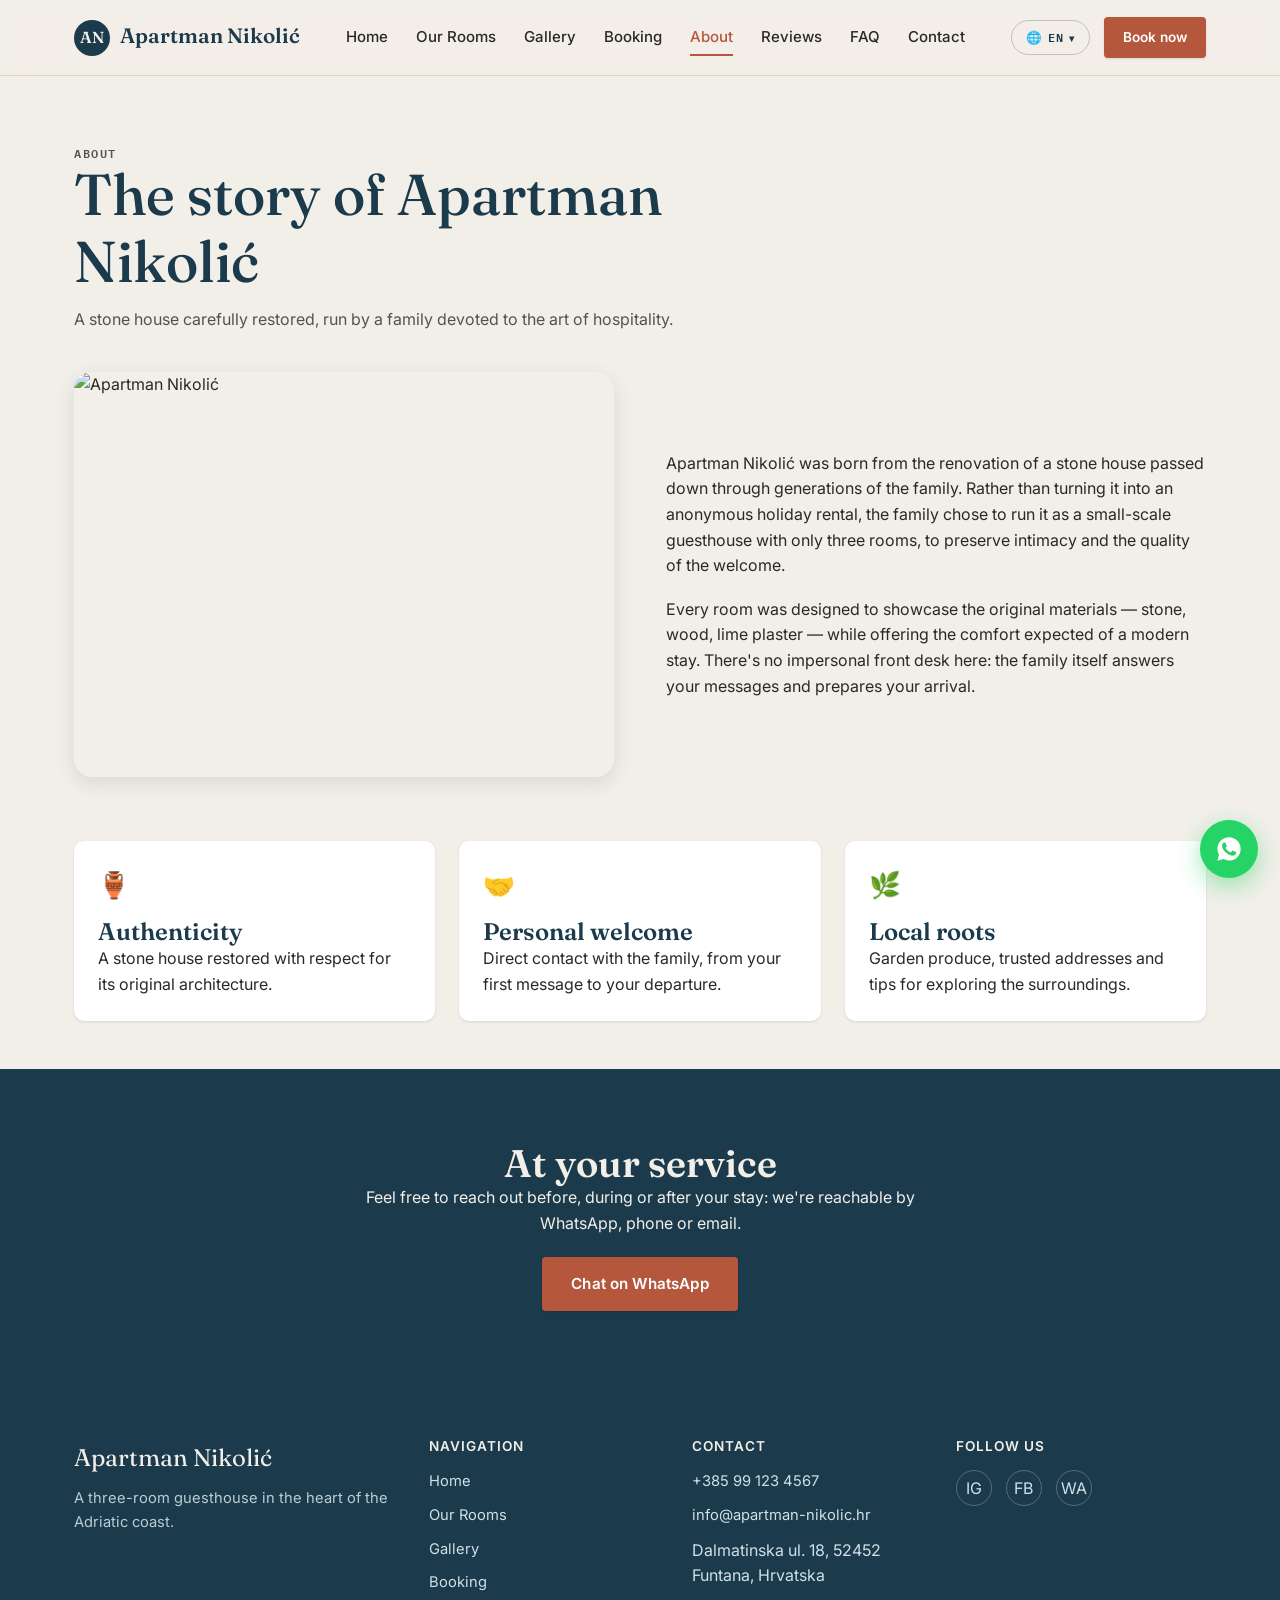
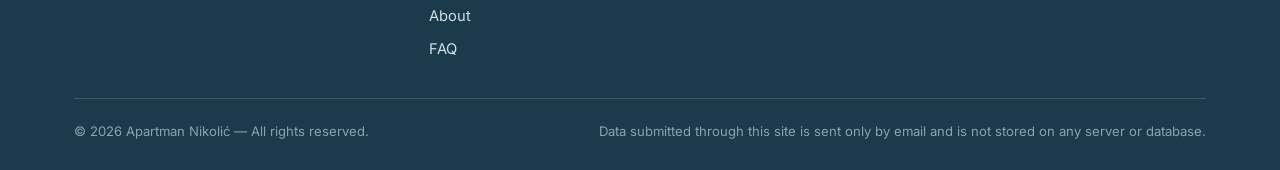
==== about.html @ f7d7791d "Initial commit: Apartman Nikolić reservation site Site vitrine multilingue (FR/EN/DE/HR) avec réserv" ====
<!DOCTYPE html>
<html lang="hr">
<head>
<meta charset="UTF-8">
<meta name="viewport" content="width=device-width, initial-scale=1.0">
<title>O nama — Apartman Nikolić</title>
<meta name="description" content="Priča Apartmana Nikolić, pažljivo obnovljene kamene kuće na jadranskoj obali.">
<link rel="icon" href="data:image/svg+xml,%3Csvg xmlns='http://www.w3.org/2000/svg' viewBox='0 0 100 100'%3E%3Crect width='100' height='100' rx='20' fill='%231B3A4B'/%3E%3Cpath d='M18 58 L50 26 L82 58 L82 82 L18 82 Z' fill='%23F2EFE9'/%3E%3Crect x='42' y='62' width='16' height='20' fill='%23B5573C'/%3E%3C/svg%3E">
<link rel="preconnect" href="https://fonts.googleapis.com">
<link rel="preconnect" href="https://fonts.gstatic.com" crossorigin>
<link href="https://fonts.googleapis.com/css2?family=Fraunces:opsz,wght@9..144,400;9..144,500;9..144,600;9..144,700&family=Inter:wght@400;500;600;700&family=IBM+Plex+Mono:wght@400;500;600&display=swap" rel="stylesheet">
<link rel="stylesheet" href="assets/css/style.css?v=2">
</head>
<body data-page="about">
<a class="skip-link" href="#main" data-i18n="common.skipToContent">Aller au contenu</a>

<header class="site-header">
  <div class="site-header__inner">
    <a href="index.html" class="brand"><span class="brand__mark">AN</span> Apartman Nikolić</a>
    <nav class="main-nav" id="mainNav">
      <a href="index.html" data-nav-page="home" data-i18n="nav.home">Accueil</a>
      <a href="rooms.html" data-nav-page="rooms" data-i18n="nav.rooms">Nos chambres</a>
      <a href="gallery.html" data-nav-page="gallery" data-i18n="nav.gallery">Galerie</a>
      <a href="booking.html" data-nav-page="booking" data-i18n="nav.booking">Réservation</a>
      <a href="about.html" data-nav-page="about" data-i18n="nav.about">À propos</a>
      <a href="reviews.html" data-nav-page="reviews" data-i18n="nav.reviews">Avis clients</a>
      <a href="faq.html" data-nav-page="faq" data-i18n="nav.faq">FAQ</a>
      <a href="contact.html" data-nav-page="contact" data-i18n="nav.contact">Contact</a>
    </nav>
    <div class="header-actions">
      <div class="lang-switch">
        <button type="button" class="lang-switch__btn" aria-haspopup="true" aria-expanded="false" data-i18n-aria-label="common.chooseLanguage">
          <span aria-hidden="true">🌐</span> <span data-lang-current-label>HR</span> <span class="lang-switch__chevron">▾</span>
        </button>
        <div class="lang-switch__menu" role="menu">
          <button type="button" class="lang-switch__option" data-lang="hr" role="menuitem"><span class="lang-switch__flag">🇭🇷</span> Hrvatski</button>
          <button type="button" class="lang-switch__option" data-lang="en" role="menuitem"><span class="lang-switch__flag">🇬🇧</span> English</button>
          <button type="button" class="lang-switch__option" data-lang="de" role="menuitem"><span class="lang-switch__flag">🇩🇪</span> Deutsch</button>
          <button type="button" class="lang-switch__option" data-lang="fr" role="menuitem"><span class="lang-switch__flag">🇫🇷</span> Français</button>
        </div>
      </div>
      <a href="booking.html" class="btn btn-primary btn-sm" data-i18n="common.bookNow">Réserver</a>
      <button type="button" class="nav-toggle" aria-label="Menu" aria-expanded="false">
        <span></span><span></span><span></span>
      </button>
    </div>
  </div>
</header>

<main id="main">
  <section class="section--tight section" style="padding-top:56px;">
    <div class="container">
      <div class="section-head">
        <p class="eyebrow" data-i18n="aboutPage.hero.eyebrow">À PROPOS</p>
        <h1 data-i18n="aboutPage.hero.title">L'histoire de l'Apartman Nikolić</h1>
        <p data-i18n="aboutPage.hero.text">…</p>
      </div>

      <div class="split-block">
        <div class="split-block__media">
          <img src="https://picsum.photos/seed/apartman-nikolic-about-1/900/700" alt="Apartman Nikolić" loading="lazy">
        </div>
        <div>
          <p data-i18n="aboutPage.story.0" style="margin-bottom:18px;">…</p>
          <p data-i18n="aboutPage.story.1">…</p>
        </div>
      </div>

      <div class="value-grid" style="margin-top:64px;">
        <div class="value-card"><span class="value-card__icon">🏺</span><h3 data-i18n="aboutPage.values.0.title">…</h3><p data-i18n="aboutPage.values.0.text">…</p></div>
        <div class="value-card"><span class="value-card__icon">🤝</span><h3 data-i18n="aboutPage.values.1.title">…</h3><p data-i18n="aboutPage.values.1.text">…</p></div>
        <div class="value-card"><span class="value-card__icon">🌿</span><h3 data-i18n="aboutPage.values.2.title">…</h3><p data-i18n="aboutPage.values.2.text">…</p></div>
      </div>
    </div>
  </section>

  <section class="section section--adriatic text-center">
    <div class="container" style="max-width:600px;">
      <h2 data-i18n="aboutPage.hostTitle">À votre service</h2>
      <p data-i18n="aboutPage.hostText">…</p>
      <a data-config-href="whatsapp" target="_blank" rel="noopener" class="btn btn-primary" style="margin-top:20px;" data-i18n="common.whatsappLabel">Discuter sur WhatsApp</a>
    </div>
  </section>
</main>

<footer class="site-footer">
  <div class="container">
    <div class="footer-grid">
      <div>
        <div class="footer-brand__mark">Apartman Nikolić</div>
        <p data-i18n="footer.tagline">…</p>
      </div>
      <div>
        <h4 data-i18n="footer.pagesTitle">Navigation</h4>
        <div class="footer-links">
          <a href="index.html" data-i18n="nav.home">Accueil</a>
          <a href="rooms.html" data-i18n="nav.rooms">Nos chambres</a>
          <a href="gallery.html" data-i18n="nav.gallery">Galerie</a>
          <a href="booking.html" data-i18n="nav.booking">Réservation</a>
          <a href="about.html" data-i18n="nav.about">À propos</a>
          <a href="faq.html" data-i18n="nav.faq">FAQ</a>
        </div>
      </div>
      <div>
        <h4 data-i18n="footer.contactTitle">Contact</h4>
        <div class="footer-links">
          <a data-config-href="tel" data-config="contactPhoneDisplay">+385 99 123 4567</a>
          <a data-config-href="email" data-config="contactEmail">info@apartman-nikolic.hr</a>
          <span data-config="address">Dalmatinska ul. 18, 52452 Funtana, Hrvatska</span>
        </div>
      </div>
      <div>
        <h4 data-i18n="footer.followTitle">Suivez-nous</h4>
        <div class="social-row">
          <a href="#" aria-label="Instagram">IG</a>
          <a href="#" aria-label="Facebook">FB</a>
          <a data-config-href="whatsapp" target="_blank" rel="noopener" aria-label="WhatsApp">WA</a>
        </div>
      </div>
    </div>
    <div class="footer-bottom">
      <span>&copy; <span id="year"></span> Apartman Nikolić — <span data-i18n="footer.rights">Tous droits réservés.</span></span>
      <span data-i18n="footer.privacyNote">…</span>
    </div>
  </div>
</footer>

<a class="whatsapp-float" data-config-href="whatsapp" target="_blank" rel="noopener" data-i18n-aria-label="common.whatsappLabel" aria-label="WhatsApp">
  <svg width="28" height="28" viewBox="0 0 24 24" fill="currentColor" aria-hidden="true"><path d="M12.04 2c-5.5 0-9.96 4.46-9.96 9.96 0 1.76.46 3.48 1.34 5L2 22l5.2-1.36a9.9 9.9 0 0 0 4.84 1.24h.01c5.5 0 9.96-4.46 9.96-9.96S17.55 2 12.04 2Zm5.86 14.24c-.25.7-1.46 1.34-2.02 1.42-.52.08-1.17.11-1.89-.12-.43-.14-.99-.32-1.7-.63-3-1.3-4.96-4.34-5.11-4.54-.15-.2-1.22-1.63-1.22-3.11 0-1.48.78-2.2 1.05-2.5.27-.3.6-.37.8-.37.2 0 .4 0 .58.01.19.01.44-.07.68.53.25.6.85 2.08.92 2.23.07.15.12.33.02.53-.1.2-.15.33-.3.5-.15.18-.31.4-.45.53-.15.15-.3.31-.13.61.17.3.76 1.26 1.63 2.04 1.12 1 2.06 1.31 2.36 1.46.3.15.48.13.66-.08.18-.2.76-.89.96-1.19.2-.3.4-.25.68-.15.28.1 1.77.84 2.08 1 .3.15.5.23.58.36.08.13.08.75-.17 1.45Z"/></svg>
</a>

<script src="assets/js/config.js?v=2"></script>
<script src="assets/js/i18n.js?v=2"></script>
<script src="assets/js/rooms-data.js?v=2"></script>
<script src="assets/js/main.js?v=2"></script>
<script src="assets/js/rooms-ui.js?v=2"></script>
</body>
</html>
---- assets/css/style.css ----
/* =========================================================
   Apartman Nikolić — Design System
   Palette: Stone / Adriatic Blue / Olive / Terracotta / Charcoal / Brass
   Fonts: Fraunces (headings) / Inter (body) / IBM Plex Mono (data)
   ========================================================= */

:root {
  --color-stone: #F2EFE9;
  --color-stone-dark: #E7E1D5;
  --color-adriatic: #1B3A4B;
  --color-adriatic-light: #24506a;
  --color-olive: #6B7756;
  --color-terracotta: #B5573C;
  --color-terracotta-dark: #9a4530;
  --color-charcoal: #2B2926;
  --color-brass: #A98B4F;
  --color-white: #FFFFFF;

  --font-heading: 'Fraunces', Georgia, serif;
  --font-body: 'Inter', -apple-system, BlinkMacSystemFont, sans-serif;
  --font-mono: 'IBM Plex Mono', 'Courier New', monospace;

  --radius-sm: 4px;
  --radius-md: 10px;
  --radius-lg: 18px;

  --shadow-sm: 0 1px 3px rgba(43, 41, 38, 0.08), 0 1px 2px rgba(43, 41, 38, 0.06);
  --shadow-md: 0 6px 20px rgba(27, 58, 75, 0.12);
  --shadow-lg: 0 20px 50px rgba(27, 58, 75, 0.22);

  --container-w: 1180px;
  --header-h: 76px;
}

/* ---------- Reset ---------- */
*, *::before, *::after { box-sizing: border-box; }
html { scroll-behavior: smooth; }
body, h1, h2, h3, h4, p, figure, blockquote, dl, dd { margin: 0; }
ul[class], ol[class] { list-style: none; margin: 0; padding: 0; }
img, picture, svg { display: block; max-width: 100%; }
button, input, textarea, select { font: inherit; color: inherit; }
a { color: inherit; text-decoration: none; }
button { cursor: pointer; background: none; border: none; }

body {
  font-family: var(--font-body);
  background: var(--color-stone);
  color: var(--color-charcoal);
  line-height: 1.6;
  -webkit-font-smoothing: antialiased;
  overflow-x: hidden;
}

h1, h2, h3, h4 { font-family: var(--font-heading); font-weight: 600; line-height: 1.15; color: var(--color-adriatic); }
h1 { font-size: clamp(2.2rem, 5vw, 3.6rem); font-weight: 500; }
h2 { font-size: clamp(1.7rem, 3.4vw, 2.4rem); }
h3 { font-size: clamp(1.25rem, 2.4vw, 1.5rem); }

.eyebrow {
  font-family: var(--font-mono);
  text-transform: uppercase;
  letter-spacing: 0.14em;
  font-size: 0.72rem;
  color: var(--color-terracotta);
  font-weight: 600;
}

.container {
  width: 100%;
  max-width: var(--container-w);
  margin: 0 auto;
  padding: 0 24px;
}

.section { padding: 72px 0; }
.section--tight { padding: 48px 0; }
.section--adriatic { background: var(--color-adriatic); color: var(--color-stone); }
.section--adriatic h2, .section--adriatic h3 { color: var(--color-stone); }
.section--stone-dark { background: var(--color-stone-dark); }

.section-head { max-width: 640px; margin-bottom: 40px; }
.section-head p { color: #55524b; margin-top: 12px; }
.section--adriatic .section-head p { color: #cfe0e8; }
.section-head--center { margin-left: auto; margin-right: auto; text-align: center; }

/* ---------- Buttons ---------- */
.btn {
  display: inline-flex;
  align-items: center;
  justify-content: center;
  gap: 8px;
  padding: 14px 28px;
  border-radius: var(--radius-sm);
  font-weight: 600;
  font-size: 0.95rem;
  letter-spacing: 0.01em;
  transition: transform 0.15s ease, box-shadow 0.15s ease, background 0.15s ease, color .15s ease;
  border: 1.5px solid transparent;
  white-space: nowrap;
}
.btn:active { transform: translateY(1px); }
.btn-primary { background: var(--color-terracotta); color: var(--color-white); box-shadow: var(--shadow-sm); }
.btn-primary:hover { background: var(--color-terracotta-dark); box-shadow: var(--shadow-md); }
.btn-outline { background: transparent; border-color: currentColor; color: var(--color-adriatic); }
.btn-outline:hover { background: var(--color-adriatic); color: var(--color-white); }
.section--adriatic .btn-outline { color: var(--color-stone); }
.section--adriatic .btn-outline:hover { background: var(--color-stone); color: var(--color-adriatic); }
.btn-ghost { background: transparent; color: var(--color-adriatic); text-decoration: underline; text-underline-offset: 4px; padding: 8px 4px; }
.btn-block { width: 100%; }
.btn:disabled { opacity: 0.55; cursor: not-allowed; }
.btn-sm { padding: 9px 18px; font-size: 0.85rem; }

/* ---------- Header / Nav ---------- */
.site-header {
  position: sticky;
  top: 0;
  z-index: 500;
  height: var(--header-h);
  display: flex;
  align-items: center;
  background: rgba(242, 239, 233, 0.92);
  backdrop-filter: saturate(160%) blur(10px);
  border-bottom: 1px solid rgba(169, 139, 79, 0.25);
}
.site-header__inner {
  width: 100%;
  max-width: var(--container-w);
  margin: 0 auto;
  padding: 0 24px;
  display: flex;
  align-items: center;
  justify-content: space-between;
  gap: 20px;
}
.brand {
  display: flex;
  align-items: baseline;
  gap: 10px;
  font-family: var(--font-heading);
  font-size: 1.3rem;
  font-weight: 600;
  color: var(--color-adriatic);
}
.brand__mark {
  width: 36px; height: 36px;
  border-radius: 50%;
  background: var(--color-adriatic);
  color: var(--color-stone);
  display: inline-flex;
  align-items: center;
  justify-content: center;
  font-family: var(--font-heading);
  font-size: 1rem;
}
.main-nav {
  display: flex;
  align-items: center;
  gap: 28px;
}
.main-nav a {
  font-size: 0.94rem;
  font-weight: 500;
  color: var(--color-charcoal);
  position: relative;
  padding: 6px 0;
}
.main-nav a::after {
  content: "";
  position: absolute;
  left: 0; right: 0; bottom: 0;
  height: 2px;
  background: var(--color-terracotta);
  transform: scaleX(0);
  transform-origin: left;
  transition: transform 0.2s ease;
}
.main-nav a:hover::after, .main-nav a[aria-current="page"]::after { transform: scaleX(1); }
.main-nav a[aria-current="page"] { color: var(--color-terracotta); }

.header-actions { display: flex; align-items: center; gap: 14px; }

/* Language switcher */
.lang-switch { position: relative; }
.lang-switch__btn {
  display: flex; align-items: center; gap: 6px;
  border: 1.5px solid rgba(27,58,75,0.25);
  border-radius: 999px;
  padding: 7px 14px;
  font-family: var(--font-mono);
  font-size: 0.78rem;
  font-weight: 600;
  letter-spacing: 0.04em;
  color: var(--color-adriatic);
}
.lang-switch__btn:hover { border-color: var(--color-adriatic); }
.lang-switch__chevron { font-size: 0.6rem; transition: transform .15s ease; }
.lang-switch.is-open .lang-switch__chevron { transform: rotate(180deg); }
.lang-switch__menu {
  position: absolute;
  top: calc(100% + 8px);
  right: 0;
  background: var(--color-white);
  border-radius: var(--radius-md);
  box-shadow: var(--shadow-lg);
  padding: 6px;
  min-width: 168px;
  opacity: 0;
  visibility: hidden;
  transform: translateY(-6px);
  transition: all .15s ease;
  z-index: 50;
}
.lang-switch.is-open .lang-switch__menu { opacity: 1; visibility: visible; transform: translateY(0); }
.lang-switch__option {
  display: flex;
  align-items: center;
  gap: 10px;
  width: 100%;
  padding: 9px 10px;
  border-radius: var(--radius-sm);
  font-size: 0.88rem;
  text-align: left;
}
.lang-switch__option:hover { background: var(--color-stone); }
.lang-switch__option[aria-current="true"] { color: var(--color-terracotta); font-weight: 600; }
.lang-switch__flag { font-size: 1.1rem; }

.nav-toggle {
  display: none;
  flex-direction: column;
  gap: 5px;
  padding: 8px;
}
.nav-toggle span { width: 22px; height: 2px; background: var(--color-adriatic); border-radius: 2px; }

/* ---------- Footer ---------- */
.site-footer {
  background: var(--color-adriatic);
  color: #cfe0e8;
  padding: 56px 0 28px;
}
.footer-grid {
  display: grid;
  grid-template-columns: 1.4fr 1fr 1fr 1.1fr;
  gap: 36px;
  padding-bottom: 36px;
  border-bottom: 1px solid rgba(207, 224, 232, 0.18);
}
.site-footer h4 { color: var(--color-stone); font-family: var(--font-body); font-weight: 600; font-size: 0.85rem; text-transform: uppercase; letter-spacing: 0.08em; margin-bottom: 16px; }
.site-footer p { color: #b9cdd6; font-size: 0.92rem; }
.footer-links { display: flex; flex-direction: column; gap: 10px; }
.footer-links a { color: #cfe0e8; font-size: 0.92rem; }
.footer-links a:hover { color: var(--color-terracotta); text-decoration: underline; }
.footer-brand__mark { font-family: var(--font-heading); font-size: 1.5rem; color: var(--color-stone); margin-bottom: 10px; }
.footer-bottom {
  display: flex;
  justify-content: space-between;
  align-items: center;
  flex-wrap: wrap;
  gap: 12px;
  padding-top: 22px;
  font-size: 0.82rem;
  color: #8aa4ae;
}
.social-row { display: flex; gap: 14px; }
.social-row a { width: 36px; height: 36px; border-radius: 50%; border: 1px solid rgba(207,224,232,0.3); display: flex; align-items: center; justify-content: center; }
.social-row a:hover { background: var(--color-terracotta); border-color: var(--color-terracotta); }

/* ---------- WhatsApp floating button ---------- */
.whatsapp-float {
  position: fixed;
  right: 22px;
  bottom: 22px;
  z-index: 400;
  width: 58px; height: 58px;
  border-radius: 50%;
  background: #25D366;
  color: #fff;
  display: flex;
  align-items: center;
  justify-content: center;
  box-shadow: 0 8px 24px rgba(37, 211, 102, 0.45);
  transition: transform .15s ease;
}
.whatsapp-float:hover { transform: scale(1.08); }

/* ---------- Hero ---------- */
.hero {
  position: relative;
  min-height: 88vh;
  display: flex;
  align-items: center;
  color: var(--color-white);
  overflow: hidden;
}
.hero__bg {
  position: absolute; inset: 0;
  background-size: cover;
  background-position: center;
}
.hero__bg::after {
  content: "";
  position: absolute; inset: 0;
  background: linear-gradient(180deg, rgba(27,58,75,0.55) 0%, rgba(27,58,75,0.72) 60%, rgba(20,38,48,0.9) 100%);
}
.hero__villa-silhouette {
  position: absolute;
  bottom: -4%;
  right: -6%;
  width: min(720px, 60vw);
  opacity: 0.16;
  pointer-events: none;
}
.hero__content { position: relative; z-index: 2; max-width: 680px; }
.hero__content .eyebrow { color: var(--color-brass); }
.hero__content h1 { color: var(--color-white); margin: 14px 0 18px; }
.hero__content p { font-size: 1.08rem; color: #e7eef0; max-width: 540px; margin-bottom: 30px; }
.hero__actions { display: flex; gap: 14px; flex-wrap: wrap; }

/* ---------- Room plaques (roman numerals) ---------- */
.room-grid {
  display: grid;
  grid-template-columns: repeat(3, 1fr);
  gap: 28px;
}
.room-plaque {
  background: var(--color-white);
  border-radius: var(--radius-lg);
  overflow: hidden;
  box-shadow: var(--shadow-sm);
  transition: transform .2s ease, box-shadow .2s ease;
  display: flex;
  flex-direction: column;
}
.room-plaque:hover { transform: translateY(-6px); box-shadow: var(--shadow-md); }
.room-plaque__media { position: relative; aspect-ratio: 4/3; overflow: hidden; }
.room-plaque__media img { width: 100%; height: 100%; object-fit: cover; }
.room-plaque__numeral {
  position: absolute;
  top: 16px; left: 16px;
  width: 52px; height: 52px;
  border-radius: 50%;
  background: rgba(27, 58, 75, 0.85);
  color: var(--color-stone);
  font-family: var(--font-heading);
  font-size: 1.3rem;
  display: flex;
  align-items: center;
  justify-content: center;
  backdrop-filter: blur(4px);
}
.room-plaque__body { padding: 22px 24px 26px; display: flex; flex-direction: column; gap: 12px; flex: 1; }
.room-plaque__name { font-size: 1.25rem; }
.room-plaque__desc { color: #55524b; font-size: 0.93rem; flex: 1; }
.room-plaque__amenities { display: flex; flex-wrap: wrap; gap: 8px; }
.chip {
  font-family: var(--font-mono);
  font-size: 0.72rem;
  padding: 5px 10px;
  border-radius: 999px;
  background: var(--color-stone-dark);
  color: var(--color-charcoal);
  border: 1px solid rgba(169,139,79,0.3);
}
.room-plaque__footer { display: flex; align-items: center; justify-content: space-between; margin-top: 6px; padding-top: 16px; border-top: 1px dashed rgba(169,139,79,0.4); }
.room-plaque__price { font-family: var(--font-mono); font-weight: 600; color: var(--color-adriatic); }
.room-plaque__price span { display: block; font-size: 0.68rem; color: #7a776d; font-weight: 400; }

/* ---------- Room detail modal ---------- */
.modal-overlay {
  position: fixed; inset: 0;
  background: rgba(27, 26, 24, 0.62);
  display: flex; align-items: center; justify-content: center;
  padding: 20px;
  z-index: 900;
  opacity: 0; visibility: hidden;
  transition: opacity .2s ease, visibility .2s ease;
}
.modal-overlay.is-open { opacity: 1; visibility: visible; }
.modal {
  background: var(--color-stone);
  border-radius: var(--radius-lg);
  max-width: 920px;
  width: 100%;
  max-height: 88vh;
  overflow-y: auto;
  box-shadow: var(--shadow-lg);
  transform: translateY(16px);
  transition: transform .2s ease;
}
.modal-overlay.is-open .modal { transform: translateY(0); }
.modal__close {
  position: sticky; top: 14px; margin-left: auto; margin-right: 14px;
  width: 38px; height: 38px; border-radius: 50%;
  background: var(--color-white); box-shadow: var(--shadow-sm);
  display: flex; align-items: center; justify-content: center;
  font-size: 1.1rem; z-index: 5;
}
.modal__grid { display: grid; grid-template-columns: 1.15fr 1fr; gap: 0; margin-top: -38px; }
.modal__gallery-main { aspect-ratio: 4/3; overflow: hidden; border-radius: var(--radius-md); margin: 0 24px; }
.modal__gallery-main img { width: 100%; height: 100%; object-fit: cover; }
.modal__thumbs { display: flex; flex-wrap: wrap; gap: 8px; padding: 12px 24px 0; }
.modal__thumbs img { width: 64px; height: 48px; object-fit: cover; border-radius: 6px; cursor: pointer; opacity: 0.6; }
.modal__thumbs img.is-active { opacity: 1; outline: 2px solid var(--color-terracotta); }
.modal__info { padding: 24px 28px 32px; }
.modal__info .room-plaque__numeral { position: static; margin-bottom: 12px; background: var(--color-adriatic); }
.modal__amenities-list { display: flex; flex-wrap: wrap; gap: 8px; margin: 18px 0 22px; padding: 0; list-style: none; }
.modal__amenities-list li { font-size: 0.82rem; display: flex; gap: 6px; align-items: center; color: var(--color-adriatic); background: var(--color-stone-dark); padding: 7px 12px; border-radius: 8px; white-space: nowrap; }
.modal__amenities-list li span { color: var(--color-terracotta); }
.modal__price-row { display: flex; align-items: baseline; justify-content: space-between; padding-top: 18px; border-top: 1px dashed rgba(169,139,79,0.4); margin-bottom: 18px; }
.modal__price { font-family: var(--font-mono); font-size: 1.6rem; color: var(--color-adriatic); font-weight: 600; }

@media (max-width: 760px) {
  .modal__grid { grid-template-columns: 1fr; margin-top: -38px; }
}

/* ---------- Stay timeline ("frise" ruler) ---------- */
.stay-strip {
  display: flex;
  align-items: stretch;
  background: var(--color-white);
  border-radius: var(--radius-md);
  overflow: hidden;
  box-shadow: var(--shadow-sm);
  font-family: var(--font-mono);
}
.stay-strip__point { flex: 1; padding: 18px 20px; position: relative; }
.stay-strip__point + .stay-strip__point { border-left: 1px dashed rgba(169,139,79,0.5); }
.stay-strip__label { font-size: 0.68rem; text-transform: uppercase; letter-spacing: 0.1em; color: var(--color-brass); margin-bottom: 6px; }
.stay-strip__value { font-size: 1.1rem; color: var(--color-adriatic); font-weight: 600; }
.stay-strip__nights {
  background: var(--color-adriatic);
  color: var(--color-stone);
  display: flex; flex-direction: column; align-items: center; justify-content: center;
  padding: 18px 22px;
  flex: 0 0 auto;
}
.stay-strip__nights .stay-strip__value { color: var(--color-stone); font-size: 1.4rem; }
.stay-strip__ruler { display: flex; align-items: center; margin-top: 2px; }
.stay-strip__tick { width: 2px; height: 6px; background: rgba(169,139,79,0.55); margin-right: 4px; }
.stay-strip__tick:nth-child(5n) { height: 10px; background: var(--color-terracotta); }

/* ---------- Calendar ---------- */
.booking-layout { display: grid; grid-template-columns: 1.1fr 0.9fr; gap: 40px; align-items: start; }
.calendar-card { background: var(--color-white); border-radius: var(--radius-lg); box-shadow: var(--shadow-sm); padding: 24px; }
.calendar-head { display: flex; align-items: center; justify-content: space-between; margin-bottom: 18px; }
.calendar-head__title { font-family: var(--font-heading); font-size: 1.15rem; color: var(--color-adriatic); text-transform: capitalize; }
.calendar-nav-btn { width: 36px; height: 36px; border-radius: 50%; background: var(--color-stone); display: flex; align-items: center; justify-content: center; font-size: 1rem; }
.calendar-nav-btn:hover { background: var(--color-stone-dark); }
.calendar-weekdays, .calendar-grid { display: grid; grid-template-columns: repeat(7, 1fr); gap: 4px; }
.calendar-weekdays div { text-align: center; font-family: var(--font-mono); font-size: 0.68rem; color: var(--color-brass); text-transform: uppercase; padding-bottom: 8px; }
.calendar-day {
  aspect-ratio: 1;
  display: flex; align-items: center; justify-content: center;
  border-radius: var(--radius-sm);
  font-size: 0.88rem;
  font-family: var(--font-mono);
}
.calendar-day.is-empty { visibility: hidden; }
.calendar-day.is-past { color: #c4c0b6; }
.calendar-day.is-available:hover { background: var(--color-stone-dark); cursor: pointer; }
.calendar-day.is-selected-start, .calendar-day.is-selected-end {
  background: var(--color-terracotta); color: var(--color-white); font-weight: 600; cursor: pointer;
}
.calendar-day.is-in-range { background: rgba(181, 87, 60, 0.18); cursor: pointer; }
.calendar-legend { display: flex; gap: 18px; margin-top: 18px; flex-wrap: wrap; }
.calendar-legend span { display: flex; align-items: center; gap: 6px; font-size: 0.76rem; color: #55524b; }
.legend-dot { width: 10px; height: 10px; border-radius: 3px; }
.legend-dot--selected { background: var(--color-terracotta); }
.legend-dot--available { background: var(--color-stone-dark); border: 1px solid #ccc4b3; }

/* ---------- Booking summary "register" ---------- */
.register-card {
  background: var(--color-adriatic);
  color: var(--color-stone);
  border-radius: var(--radius-lg);
  padding: 30px 28px;
  position: sticky;
  top: calc(var(--header-h) + 20px);
  box-shadow: var(--shadow-md);
  background-image: repeating-linear-gradient(180deg, rgba(255,255,255,0.03) 0px, rgba(255,255,255,0.03) 1px, transparent 1px, transparent 34px);
}
.register-card h3 { color: var(--color-stone); font-size: 1.05rem; text-transform: uppercase; letter-spacing: 0.08em; margin-bottom: 20px; }
.register-row { display: flex; justify-content: space-between; padding: 10px 0; border-bottom: 1px solid rgba(207,224,232,0.16); font-size: 0.92rem; }
.register-row span:first-child { color: #a9c1cb; }
.register-row span:last-child { font-family: var(--font-mono); }
.register-total { display: flex; justify-content: space-between; align-items: baseline; padding-top: 18px; margin-top: 4px; }
.register-total span:first-child { text-transform: uppercase; font-size: 0.78rem; letter-spacing: 0.08em; color: var(--color-brass); }
.register-total span:last-child { font-family: var(--font-mono); font-size: 1.9rem; font-weight: 600; color: var(--color-stone); }
.register-stamp {
  display: none;
  margin: 18px auto 0;
  width: 92px; height: 92px;
  border: 3px solid var(--color-terracotta);
  border-radius: 50%;
  color: var(--color-terracotta);
  align-items: center; justify-content: center;
  text-align: center;
  font-family: var(--font-heading);
  font-size: 0.78rem;
  text-transform: uppercase;
  letter-spacing: 0.06em;
  transform: rotate(-14deg);
}
.register-stamp.is-visible { display: flex; animation: stamp-in .35s ease; }
@keyframes stamp-in { from { opacity: 0; transform: rotate(-14deg) scale(1.6);} to { opacity:1; transform: rotate(-14deg) scale(1);} }

/* ---------- Forms ---------- */
.form-grid { display: grid; grid-template-columns: 1fr 1fr; gap: 18px; }
.field { display: flex; flex-direction: column; gap: 6px; margin-bottom: 18px; }
.field--full { grid-column: 1 / -1; }
.field label { font-size: 0.82rem; font-weight: 600; color: var(--color-adriatic); }
.field small { font-size: 0.74rem; color: #7a776d; }
.field input, .field select, .field textarea {
  padding: 12px 14px;
  border: 1.5px solid #d9d3c3;
  border-radius: var(--radius-sm);
  background: var(--color-white);
  font-size: 0.92rem;
}
.field input:focus, .field select:focus, .field textarea:focus {
  outline: none; border-color: var(--color-terracotta);
}
.field textarea { resize: vertical; min-height: 100px; }
.field.has-error input, .field.has-error textarea, .field.has-error select { border-color: var(--color-terracotta); }
.field-error { font-size: 0.76rem; color: var(--color-terracotta); min-height: 1em; }
.honeypot-field { position: absolute; left: -9999px; opacity: 0; height: 0; }
.form-note { font-size: 0.78rem; color: #7a776d; margin-top: 14px; }
.form-feedback { padding: 14px 16px; border-radius: var(--radius-sm); font-size: 0.88rem; margin-top: 16px; display: none; }
.form-feedback.is-success { display: block; background: #e7efe3; color: #3d5233; }
.form-feedback.is-error { display: block; background: #f6e3de; color: #8a3a26; }

/* ---------- Gallery ---------- */
.gallery-grid {
  columns: 3 260px;
  column-gap: 18px;
}
.gallery-grid figure { break-inside: avoid; margin: 0 0 18px; border-radius: var(--radius-md); overflow: hidden; box-shadow: var(--shadow-sm); position: relative; cursor: zoom-in; }
.gallery-grid img { width: 100%; display: block; transition: transform .3s ease; }
.gallery-grid figure:hover img { transform: scale(1.05); }
.gallery-filter { display: flex; gap: 10px; flex-wrap: wrap; margin-bottom: 30px; }
.gallery-filter button {
  padding: 9px 18px; border-radius: 999px; border: 1.5px solid rgba(27,58,75,0.2);
  font-size: 0.85rem; font-weight: 500;
}
.gallery-filter button[aria-pressed="true"] { background: var(--color-adriatic); color: var(--color-stone); border-color: var(--color-adriatic); }

.lightbox {
  position: fixed; inset: 0; z-index: 950;
  background: rgba(20,20,18,0.92);
  display: flex; align-items: center; justify-content: center;
  opacity: 0; visibility: hidden; transition: opacity .2s ease, visibility .2s ease;
}
.lightbox.is-open { opacity: 1; visibility: visible; }
.lightbox img { max-width: 88vw; max-height: 82vh; border-radius: var(--radius-md); }
.lightbox__close { position: absolute; top: 24px; right: 28px; color: #fff; font-size: 1.6rem; }
.lightbox__nav { position: absolute; top: 50%; transform: translateY(-50%); color: #fff; font-size: 2rem; padding: 10px 16px; }
.lightbox__prev { left: 10px; } .lightbox__next { right: 10px; }

/* ---------- FAQ ---------- */
.faq-list { max-width: 780px; }
.faq-item { border-bottom: 1px solid rgba(169,139,79,0.35); }
.faq-item__q {
  width: 100%; text-align: left;
  display: flex; align-items: center; justify-content: space-between; gap: 16px;
  padding: 20px 4px;
  font-family: var(--font-heading);
  font-size: 1.05rem;
  color: var(--color-adriatic);
}
.faq-item__icon { flex: none; font-size: 1.3rem; color: var(--color-terracotta); transition: transform .2s ease; }
.faq-item.is-open .faq-item__icon { transform: rotate(45deg); }
.faq-item__a { max-height: 0; overflow: hidden; transition: max-height .25s ease; color: #55524b; font-size: 0.94rem; }
.faq-item__a-inner { padding: 0 4px 22px; }

/* ---------- Reviews ---------- */
.review-grid { display: grid; grid-template-columns: repeat(3, 1fr); gap: 24px; }
.review-card { background: var(--color-white); border-radius: var(--radius-lg); padding: 26px; box-shadow: var(--shadow-sm); display: flex; flex-direction: column; gap: 14px; }
.review-card__stars { color: var(--color-terracotta); letter-spacing: 2px; font-size: 0.95rem; }
.review-card__quote { font-family: var(--font-heading); font-size: 1.02rem; color: var(--color-charcoal); flex: 1; }
.review-card__author { display: flex; align-items: center; gap: 12px; }
.review-avatar { width: 42px; height: 42px; border-radius: 50%; background: var(--color-adriatic); color: var(--color-stone); display: flex; align-items: center; justify-content: center; font-family: var(--font-heading); }
.review-card__author div strong { display: block; font-size: 0.9rem; }
.review-card__author div span { font-size: 0.78rem; color: #7a776d; }
.rating-summary { display: flex; align-items: center; gap: 24px; background: var(--color-white); border-radius: var(--radius-lg); padding: 28px 30px; box-shadow: var(--shadow-sm); margin-bottom: 40px; }
.rating-summary__score { font-family: var(--font-heading); font-size: 3rem; color: var(--color-adriatic); }
.rating-summary__stars { color: var(--color-terracotta); font-size: 1.1rem; letter-spacing: 3px; }
.rating-summary__count { font-size: 0.84rem; color: #7a776d; }

/* ---------- About page ---------- */
.split-block { display: grid; grid-template-columns: 1fr 1fr; gap: 52px; align-items: center; }
.split-block__media { border-radius: var(--radius-lg); overflow: hidden; aspect-ratio: 4/3; box-shadow: var(--shadow-md); }
.split-block__media img { width: 100%; height: 100%; object-fit: cover; }
.value-grid { display: grid; grid-template-columns: repeat(3, 1fr); gap: 24px; margin-top: 20px; }
.value-card { background: var(--color-white); border-radius: var(--radius-md); padding: 24px; box-shadow: var(--shadow-sm); color: var(--color-charcoal); }
.value-card h3 { color: var(--color-adriatic); }
.value-card__icon { font-size: 1.6rem; margin-bottom: 12px; display: block; }

.highlight-strip {
  display: flex; flex-wrap: wrap; justify-content: center;
  gap: 14px 32px;
  max-width: 880px; margin: 36px auto 0;
  padding: 26px 0 0;
  border-top: 1px solid var(--color-stone-dark);
  list-style: none;
}
.highlight-strip li { display: flex; align-items: center; gap: 9px; font-size: 0.86rem; color: var(--color-charcoal); }
.highlight-strip__icon { color: var(--color-terracotta); font-weight: 600; }

/* ---------- Contact ---------- */
.contact-layout { display: grid; grid-template-columns: 1fr 1.15fr; gap: 44px; }
.contact-info-card { background: var(--color-white); border-radius: var(--radius-lg); padding: 28px; box-shadow: var(--shadow-sm); }
.contact-info-row { display: flex; gap: 14px; padding: 14px 0; border-bottom: 1px solid var(--color-stone-dark); }
.contact-info-row:last-child { border-bottom: none; }
.contact-info-row__icon { width: 40px; height: 40px; border-radius: 50%; background: var(--color-stone); display: flex; align-items: center; justify-content: center; flex: none; }
.contact-info-row strong { display: block; font-size: 0.88rem; }
.contact-info-row span, .contact-info-row a { font-size: 0.86rem; color: #55524b; }
.map-frame { border-radius: var(--radius-lg); overflow: hidden; box-shadow: var(--shadow-sm); margin-top: 24px; aspect-ratio: 16/10; }
.map-frame iframe { width: 100%; height: 100%; border: 0; }

/* ---------- Utility ---------- */
.text-center { text-align: center; }
.mt-0 { margin-top: 0 !important; }
.mb-lg { margin-bottom: 40px; }
.skip-link {
  position: absolute; left: -999px; top: 0; background: var(--color-adriatic); color: #fff;
  padding: 10px 18px; z-index: 2000;
}
.skip-link:focus { left: 12px; top: 12px; }
.villa-motif { color: var(--color-adriatic); opacity: 0.08; }

/* ---------- Responsive ---------- */
@media (max-width: 980px) {
  .room-grid { grid-template-columns: 1fr 1fr; }
  .review-grid { grid-template-columns: 1fr 1fr; }
  .footer-grid { grid-template-columns: 1fr 1fr; }
  .booking-layout { grid-template-columns: 1fr; }
  .register-card { position: static; }
  .contact-layout { grid-template-columns: 1fr; }
  .split-block { grid-template-columns: 1fr; }
  .value-grid { grid-template-columns: 1fr 1fr; }
}

@media (max-width: 720px) {
  .main-nav { position: fixed; top: var(--header-h); left: 0; right: 0; bottom: 0;
    background: var(--color-stone); flex-direction: column; align-items: flex-start;
    padding: 26px 24px; gap: 4px; transform: translateX(100%); transition: transform .25s ease;
    overflow-y: auto; z-index: 400; }
  .main-nav.is-open { transform: translateX(0); }
  .main-nav a { width: 100%; padding: 14px 0; font-size: 1.05rem; border-bottom: 1px solid var(--color-stone-dark); }
  .nav-toggle { display: flex; }
  .room-grid { grid-template-columns: 1fr; }
  .review-grid { grid-template-columns: 1fr; }
  .footer-grid { grid-template-columns: 1fr; gap: 28px; }
  .value-grid { grid-template-columns: 1fr; }
  .form-grid { grid-template-columns: 1fr; }
  .gallery-grid { columns: 2 180px; }
  .stay-strip { flex-direction: column; }
  .stay-strip__point + .stay-strip__point { border-left: none; border-top: 1px dashed rgba(169,139,79,0.5); }
  .rating-summary { flex-direction: column; text-align: center; }
}
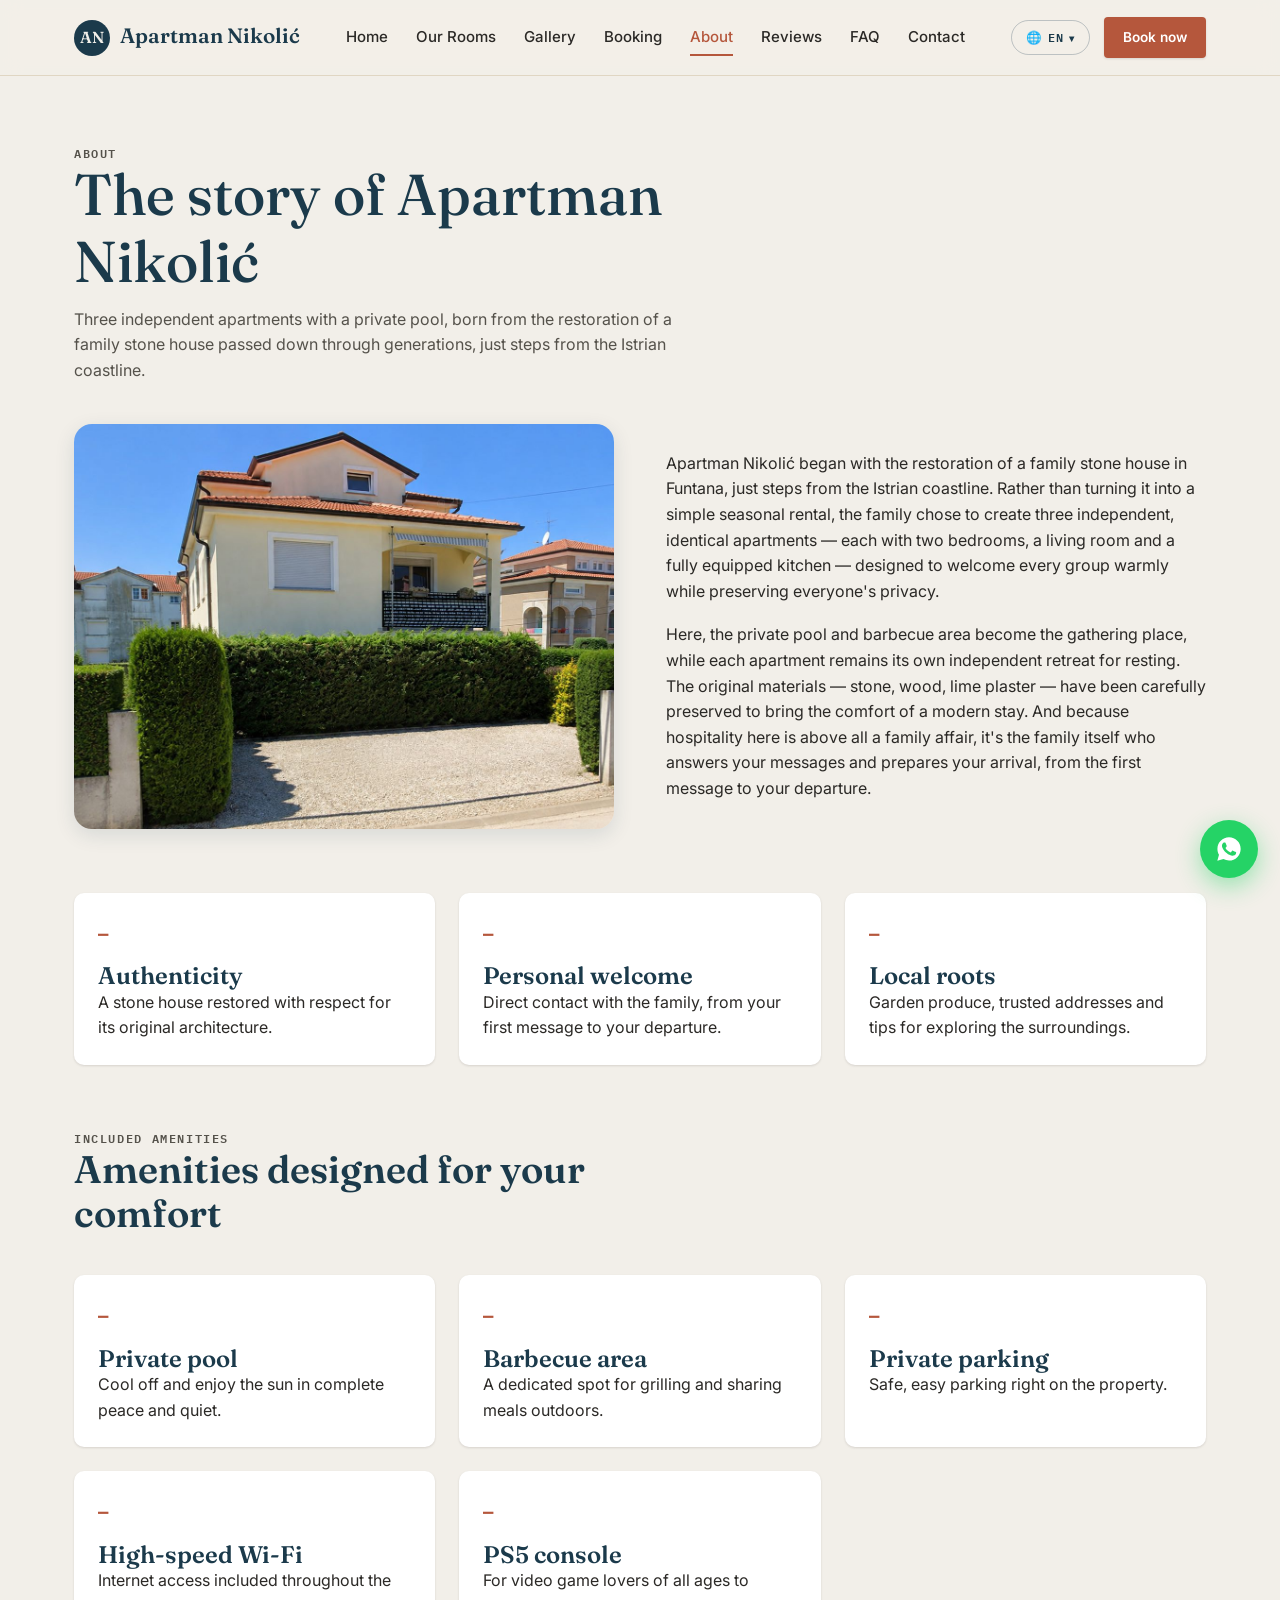
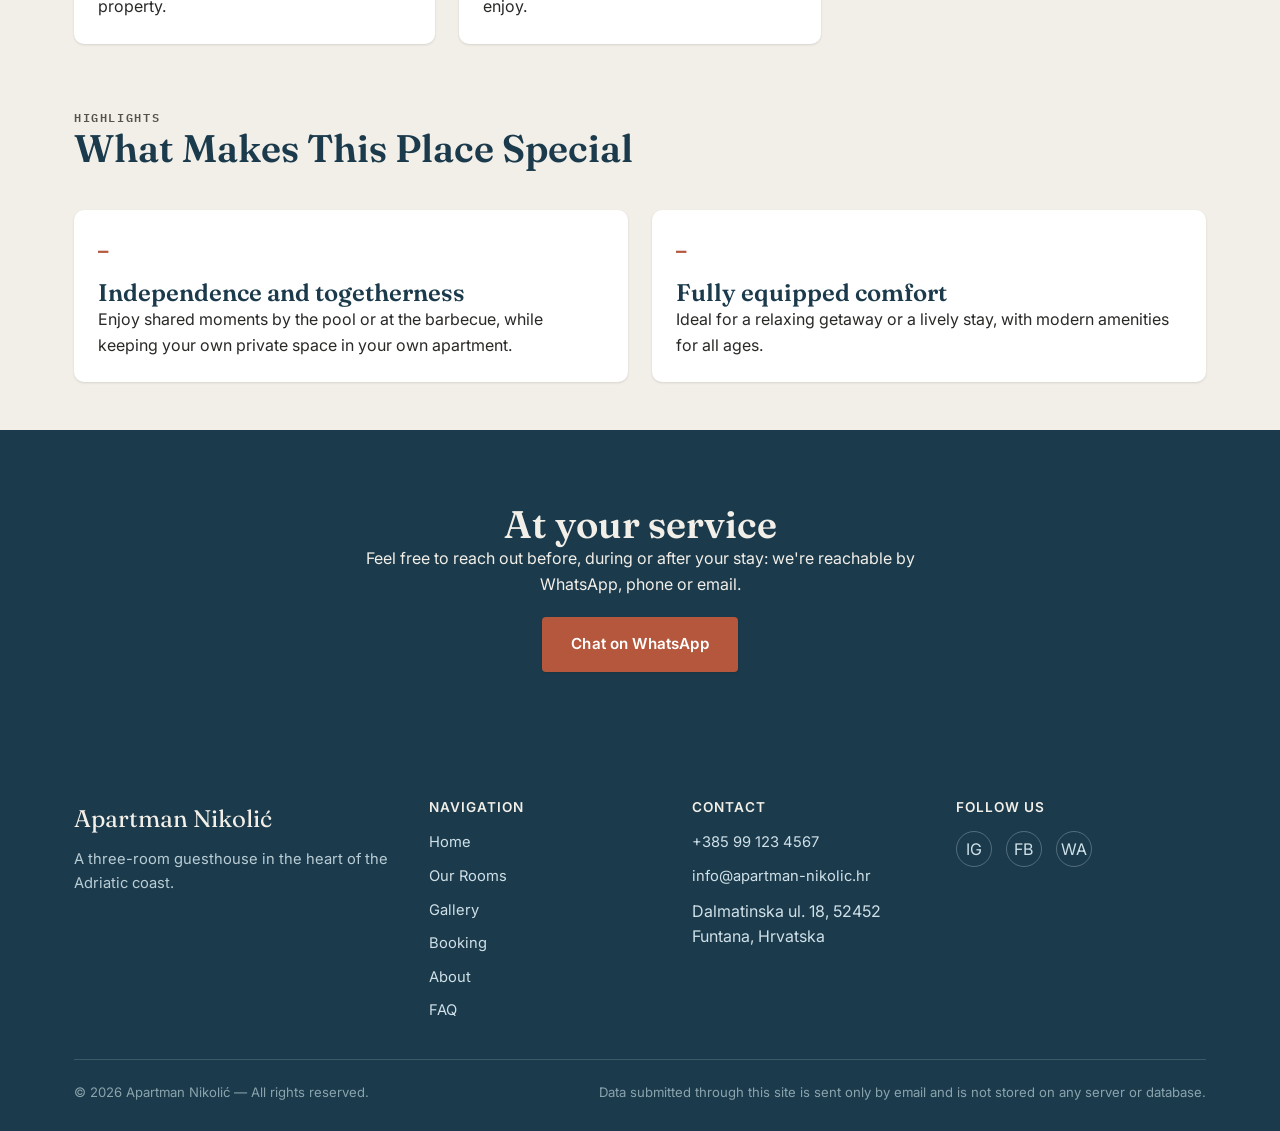
==== commit 7a5946af: "Rewrite about page story and remove emoji icons - More compelling "about" narrative tying together l" ====
--- a/about.html
+++ b/about.html
@@ -58,7 +58,7 @@
 
       <div class="split-block">
         <div class="split-block__media">
-          <img src="https://picsum.photos/seed/apartman-nikolic-about-1/900/700" alt="Apartman Nikolić" loading="lazy">
+          <img src="assets/img/exterior/maison-facade.jpg" alt="Apartman Nikolić" loading="lazy">
         </div>
         <div>
           <p data-i18n="aboutPage.story.0" style="margin-bottom:18px;">…</p>
@@ -67,9 +67,30 @@
       </div>
 
       <div class="value-grid" style="margin-top:64px;">
-        <div class="value-card"><span class="value-card__icon">🏺</span><h3 data-i18n="aboutPage.values.0.title">…</h3><p data-i18n="aboutPage.values.0.text">…</p></div>
-        <div class="value-card"><span class="value-card__icon">🤝</span><h3 data-i18n="aboutPage.values.1.title">…</h3><p data-i18n="aboutPage.values.1.text">…</p></div>
-        <div class="value-card"><span class="value-card__icon">🌿</span><h3 data-i18n="aboutPage.values.2.title">…</h3><p data-i18n="aboutPage.values.2.text">…</p></div>
+        <div class="value-card"><span class="value-card__icon value-card__icon--plain">–</span><h3 data-i18n="aboutPage.values.0.title">…</h3><p data-i18n="aboutPage.values.0.text">…</p></div>
+        <div class="value-card"><span class="value-card__icon value-card__icon--plain">–</span><h3 data-i18n="aboutPage.values.1.title">…</h3><p data-i18n="aboutPage.values.1.text">…</p></div>
+        <div class="value-card"><span class="value-card__icon value-card__icon--plain">–</span><h3 data-i18n="aboutPage.values.2.title">…</h3><p data-i18n="aboutPage.values.2.text">…</p></div>
+      </div>
+
+      <div class="section-head" style="margin-top:64px;">
+        <p class="eyebrow" data-i18n="aboutPage.amenitiesSection.eyebrow">ÉQUIPEMENTS INCLUS</p>
+        <h2 data-i18n="aboutPage.amenitiesSection.title">Des équipements pensés pour votre confort</h2>
+      </div>
+      <div class="value-grid">
+        <div class="value-card"><span class="value-card__icon value-card__icon--plain">–</span><h3 data-i18n="aboutPage.amenitiesSection.items.0.title">…</h3><p data-i18n="aboutPage.amenitiesSection.items.0.text">…</p></div>
+        <div class="value-card"><span class="value-card__icon value-card__icon--plain">–</span><h3 data-i18n="aboutPage.amenitiesSection.items.1.title">…</h3><p data-i18n="aboutPage.amenitiesSection.items.1.text">…</p></div>
+        <div class="value-card"><span class="value-card__icon value-card__icon--plain">–</span><h3 data-i18n="aboutPage.amenitiesSection.items.2.title">…</h3><p data-i18n="aboutPage.amenitiesSection.items.2.text">…</p></div>
+        <div class="value-card"><span class="value-card__icon value-card__icon--plain">–</span><h3 data-i18n="aboutPage.amenitiesSection.items.3.title">…</h3><p data-i18n="aboutPage.amenitiesSection.items.3.text">…</p></div>
+        <div class="value-card"><span class="value-card__icon value-card__icon--plain">–</span><h3 data-i18n="aboutPage.amenitiesSection.items.4.title">…</h3><p data-i18n="aboutPage.amenitiesSection.items.4.text">…</p></div>
+      </div>
+
+      <div class="section-head" style="margin-top:64px;">
+        <p class="eyebrow" data-i18n="aboutPage.highlightsSection.eyebrow">AVANTAGES</p>
+        <h2 data-i18n="aboutPage.highlightsSection.title">Les Plus de cet Hébergement</h2>
+      </div>
+      <div class="value-grid" style="grid-template-columns: repeat(2, 1fr);">
+        <div class="value-card"><span class="value-card__icon value-card__icon--plain">–</span><h3 data-i18n="aboutPage.highlightsSection.items.0.title">…</h3><p data-i18n="aboutPage.highlightsSection.items.0.text">…</p></div>
+        <div class="value-card"><span class="value-card__icon value-card__icon--plain">–</span><h3 data-i18n="aboutPage.highlightsSection.items.1.title">…</h3><p data-i18n="aboutPage.highlightsSection.items.1.text">…</p></div>
       </div>
     </div>
   </section>
--- a/assets/css/style.css
+++ b/assets/css/style.css
@@ -595,6 +595,7 @@
 .value-card { background: var(--color-white); border-radius: var(--radius-md); padding: 24px; box-shadow: var(--shadow-sm); color: var(--color-charcoal); }
 .value-card h3 { color: var(--color-adriatic); }
 .value-card__icon { font-size: 1.6rem; margin-bottom: 12px; display: block; }
+.value-card__icon--plain { color: var(--color-terracotta); font-weight: 600; font-size: 1.3rem; }
 
 .highlight-strip {
   display: flex; flex-wrap: wrap; justify-content: center;
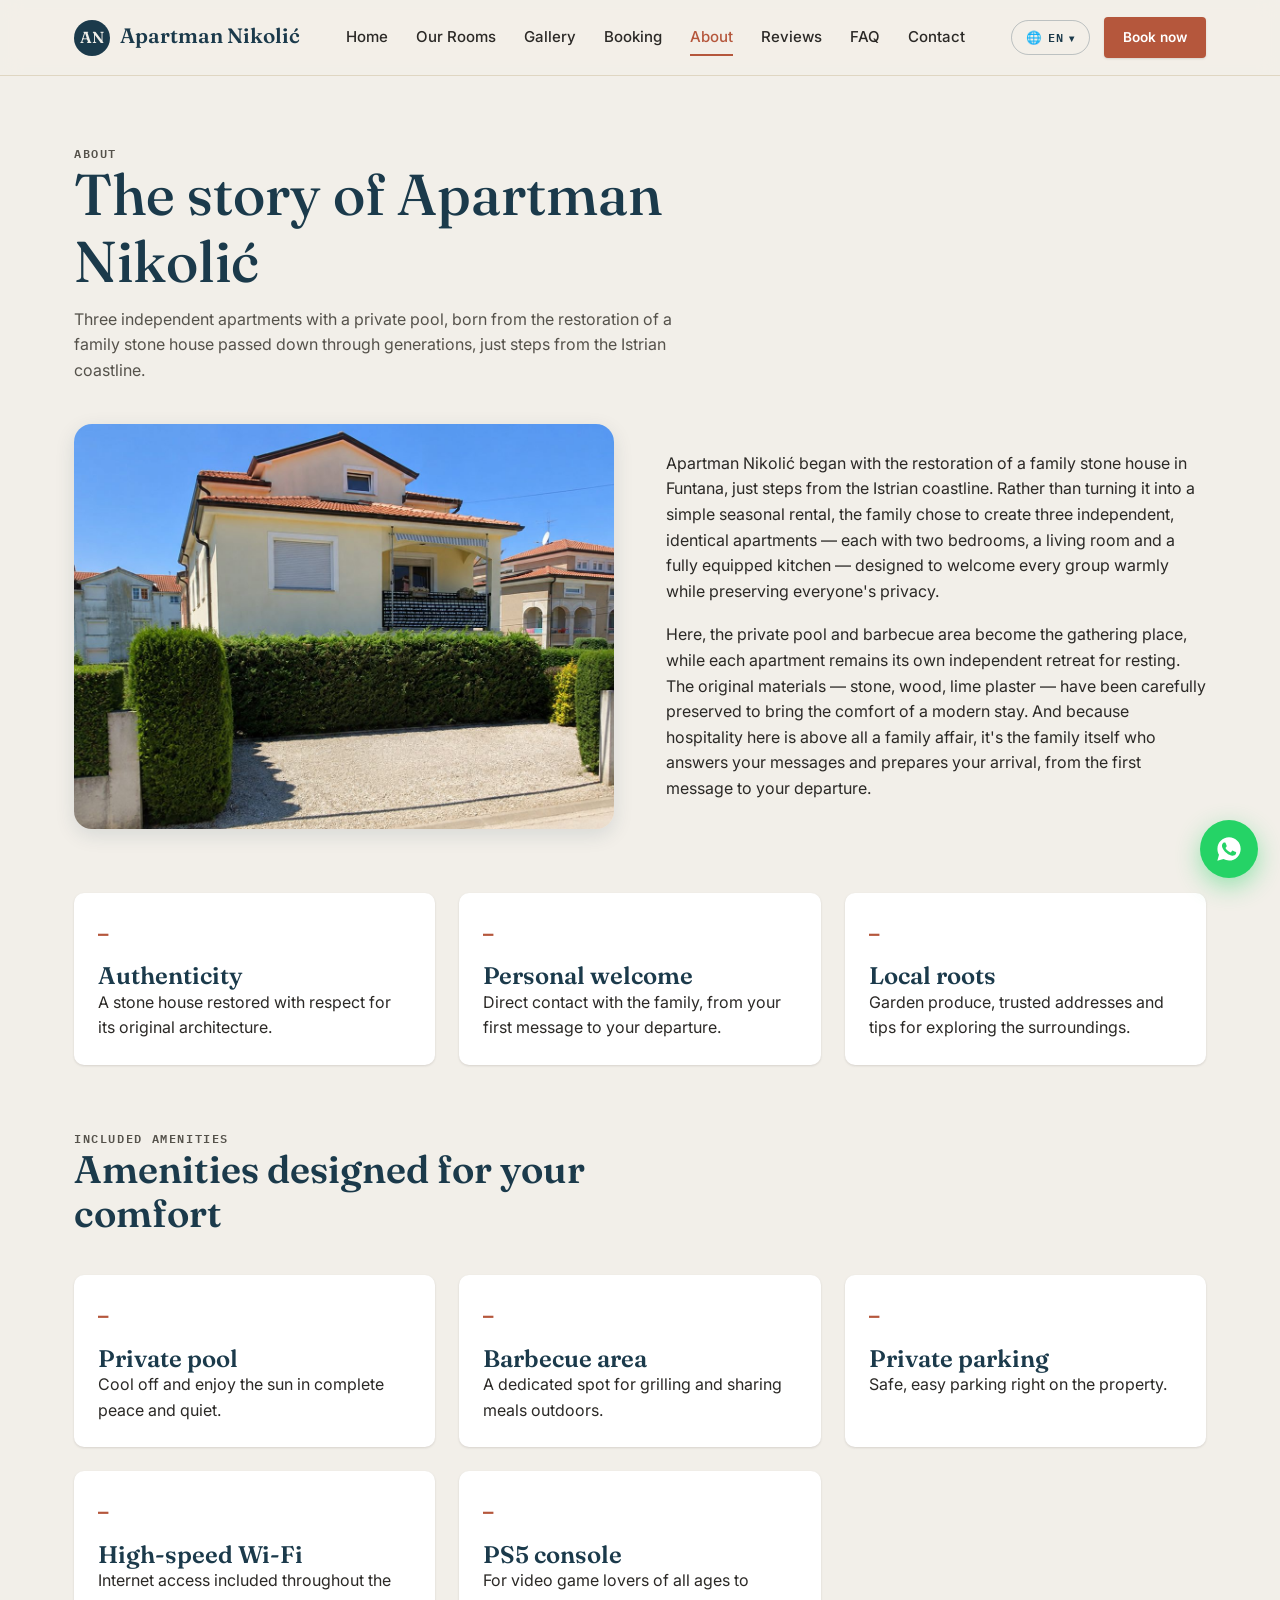
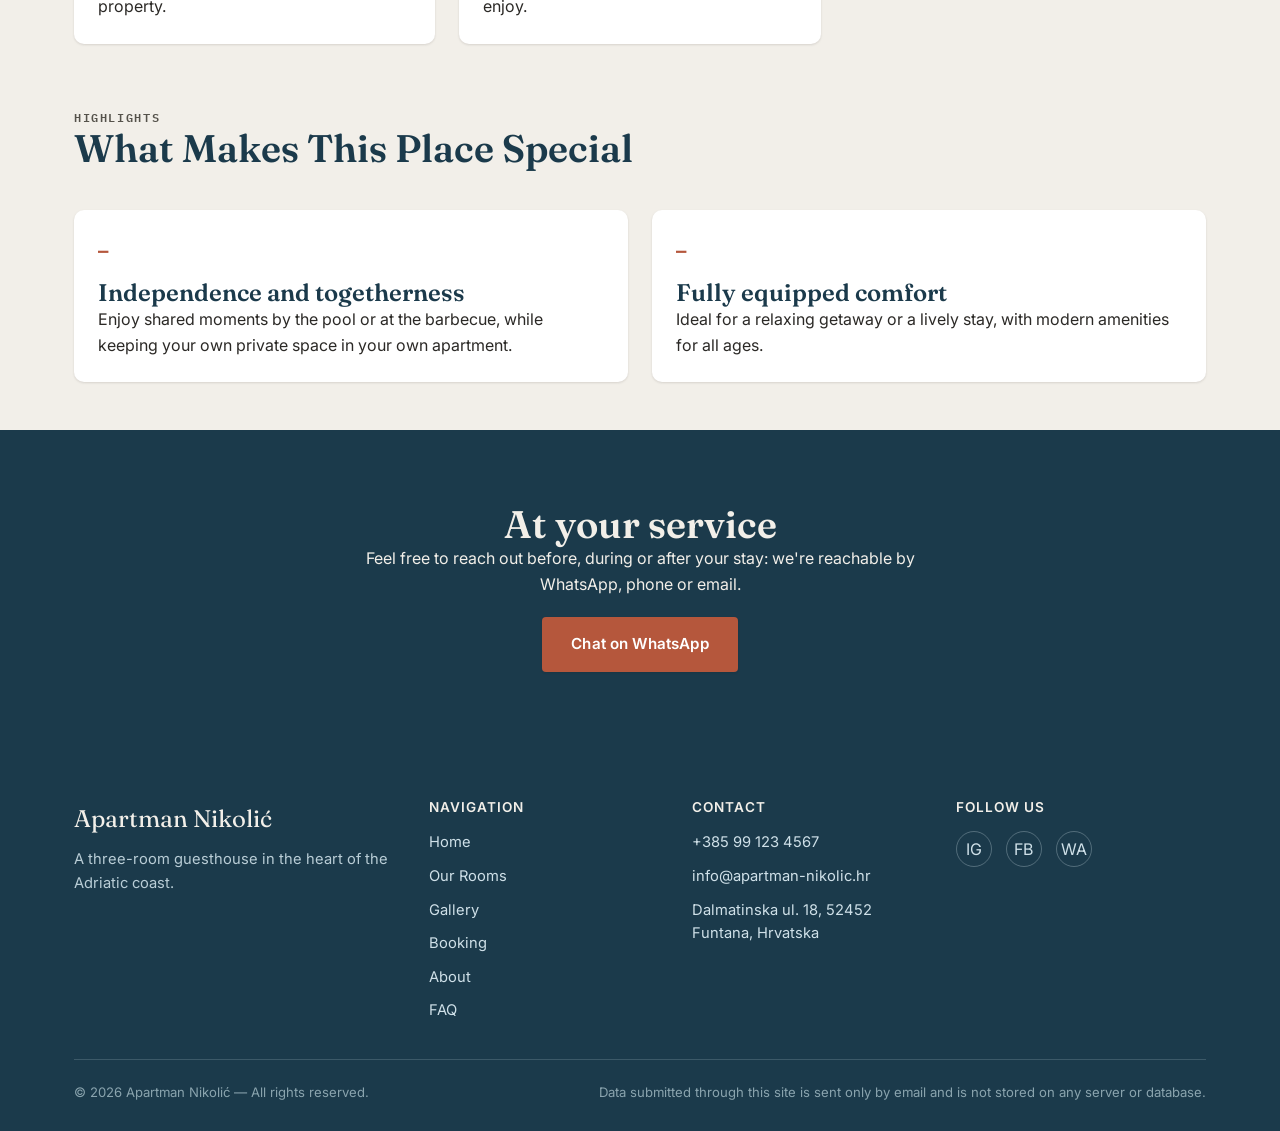
==== commit 502d3acb: "Make addresses clickable Google Maps links, fix mobile nav positioning bug - All address mentions si" ====
--- a/about.html
+++ b/about.html
@@ -127,7 +127,7 @@
         <div class="footer-links">
           <a data-config-href="tel" data-config="contactPhoneDisplay">+385 99 123 4567</a>
           <a data-config-href="email" data-config="contactEmail">info@apartman-nikolic.hr</a>
-          <span data-config="address">Dalmatinska ul. 18, 52452 Funtana, Hrvatska</span>
+          <a data-config-href="map" data-config="address" target="_blank" rel="noopener">Dalmatinska ul. 18, 52452 Funtana, Hrvatska</a>
         </div>
       </div>
       <div>
--- a/assets/css/style.css
+++ b/assets/css/style.css
@@ -118,9 +118,15 @@
   height: var(--header-h);
   display: flex;
   align-items: center;
+  border-bottom: 1px solid rgba(169, 139, 79, 0.25);
+}
+.site-header::before {
+  content: "";
+  position: absolute;
+  inset: 0;
   background: rgba(242, 239, 233, 0.92);
   backdrop-filter: saturate(160%) blur(10px);
-  border-bottom: 1px solid rgba(169, 139, 79, 0.25);
+  z-index: -1;
 }
 .site-header__inner {
   width: 100%;
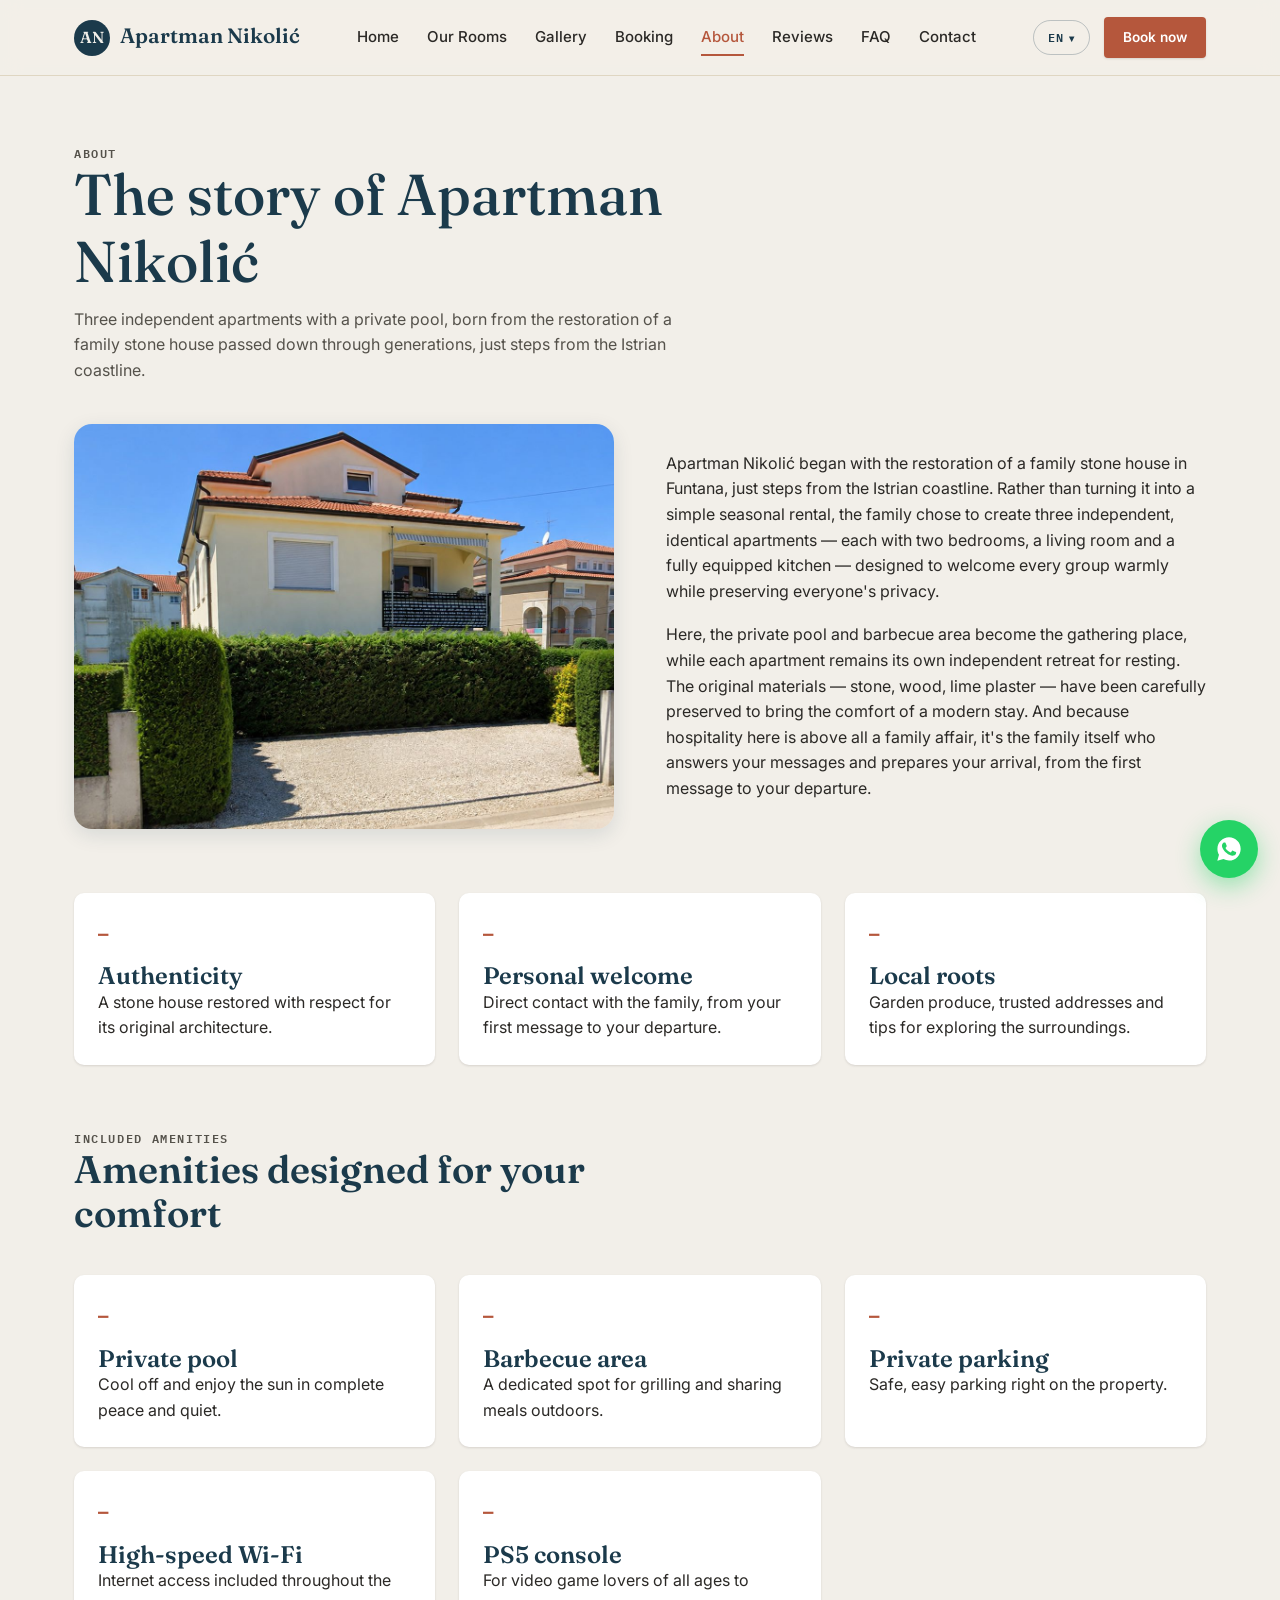
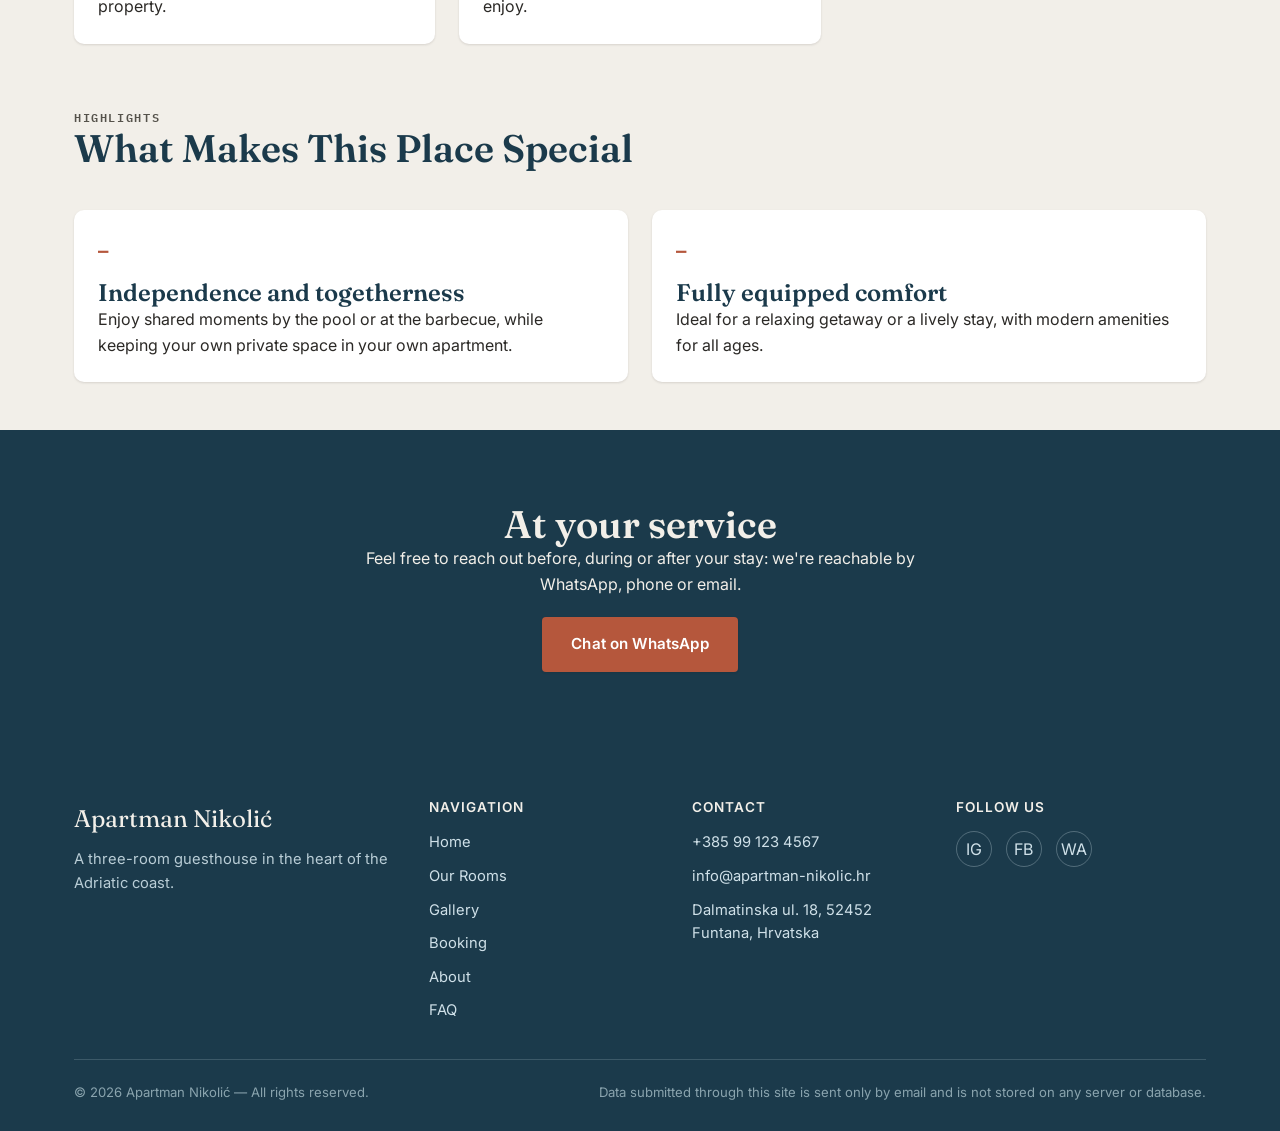
==== commit bf47a9c8: "Remove decorative emoji site-wide, add auto-advancing testimonial carousel - Replace emoji icons (la" ====
--- a/about.html
+++ b/about.html
@@ -30,13 +30,13 @@
     <div class="header-actions">
       <div class="lang-switch">
         <button type="button" class="lang-switch__btn" aria-haspopup="true" aria-expanded="false" data-i18n-aria-label="common.chooseLanguage">
-          <span aria-hidden="true">🌐</span> <span data-lang-current-label>HR</span> <span class="lang-switch__chevron">▾</span>
+          <span data-lang-current-label>HR</span> <span class="lang-switch__chevron">▾</span>
         </button>
         <div class="lang-switch__menu" role="menu">
-          <button type="button" class="lang-switch__option" data-lang="hr" role="menuitem"><span class="lang-switch__flag">🇭🇷</span> Hrvatski</button>
-          <button type="button" class="lang-switch__option" data-lang="en" role="menuitem"><span class="lang-switch__flag">🇬🇧</span> English</button>
-          <button type="button" class="lang-switch__option" data-lang="de" role="menuitem"><span class="lang-switch__flag">🇩🇪</span> Deutsch</button>
-          <button type="button" class="lang-switch__option" data-lang="fr" role="menuitem"><span class="lang-switch__flag">🇫🇷</span> Français</button>
+          <button type="button" class="lang-switch__option" data-lang="hr" role="menuitem">Hrvatski</button>
+          <button type="button" class="lang-switch__option" data-lang="en" role="menuitem">English</button>
+          <button type="button" class="lang-switch__option" data-lang="de" role="menuitem">Deutsch</button>
+          <button type="button" class="lang-switch__option" data-lang="fr" role="menuitem">Français</button>
         </div>
       </div>
       <a href="booking.html" class="btn btn-primary btn-sm" data-i18n="common.bookNow">Réserver</a>
--- a/assets/css/style.css
+++ b/assets/css/style.css
@@ -593,6 +593,21 @@
 .rating-summary__stars { color: var(--color-terracotta); font-size: 1.1rem; letter-spacing: 3px; }
 .rating-summary__count { font-size: 0.84rem; color: #7a776d; }
 
+/* ---------- Testimonial carousel (home) ---------- */
+.testimonial-carousel { display: flex; align-items: center; gap: 16px; margin-top: 36px; }
+.testimonial-carousel__viewport {
+  flex: 1; overflow-x: auto; scroll-snap-type: x mandatory;
+  scrollbar-width: none;
+}
+.testimonial-carousel__viewport::-webkit-scrollbar { display: none; }
+.testimonial-carousel__track { display: flex; gap: 20px; }
+.review-card--sm { width: calc(50% - 10px); flex: 0 0 calc(50% - 10px); padding: 18px; gap: 10px; scroll-snap-align: start; }
+.review-card--sm .review-card__quote { font-size: 0.88rem; }
+.review-card--sm .review-avatar { width: 34px; height: 34px; font-size: 0.85rem; }
+@media (max-width: 640px) {
+  .review-card--sm { width: 100%; flex: 0 0 100%; }
+}
+
 /* ---------- About page ---------- */
 .split-block { display: grid; grid-template-columns: 1fr 1fr; gap: 52px; align-items: center; }
 .split-block__media { border-radius: var(--radius-lg); overflow: hidden; aspect-ratio: 4/3; box-shadow: var(--shadow-md); }
@@ -619,7 +634,7 @@
 .contact-info-card { background: var(--color-white); border-radius: var(--radius-lg); padding: 28px; box-shadow: var(--shadow-sm); }
 .contact-info-row { display: flex; gap: 14px; padding: 14px 0; border-bottom: 1px solid var(--color-stone-dark); }
 .contact-info-row:last-child { border-bottom: none; }
-.contact-info-row__icon { width: 40px; height: 40px; border-radius: 50%; background: var(--color-stone); display: flex; align-items: center; justify-content: center; flex: none; }
+.contact-info-row__icon { width: 40px; height: 40px; border-radius: 50%; background: var(--color-stone); display: flex; align-items: center; justify-content: center; flex: none; color: var(--color-terracotta); font-weight: 600; font-size: 1.2rem; }
 .contact-info-row strong { display: block; font-size: 0.88rem; }
 .contact-info-row span, .contact-info-row a { font-size: 0.86rem; color: #55524b; }
 .map-frame { border-radius: var(--radius-lg); overflow: hidden; box-shadow: var(--shadow-sm); margin-top: 24px; aspect-ratio: 16/10; }
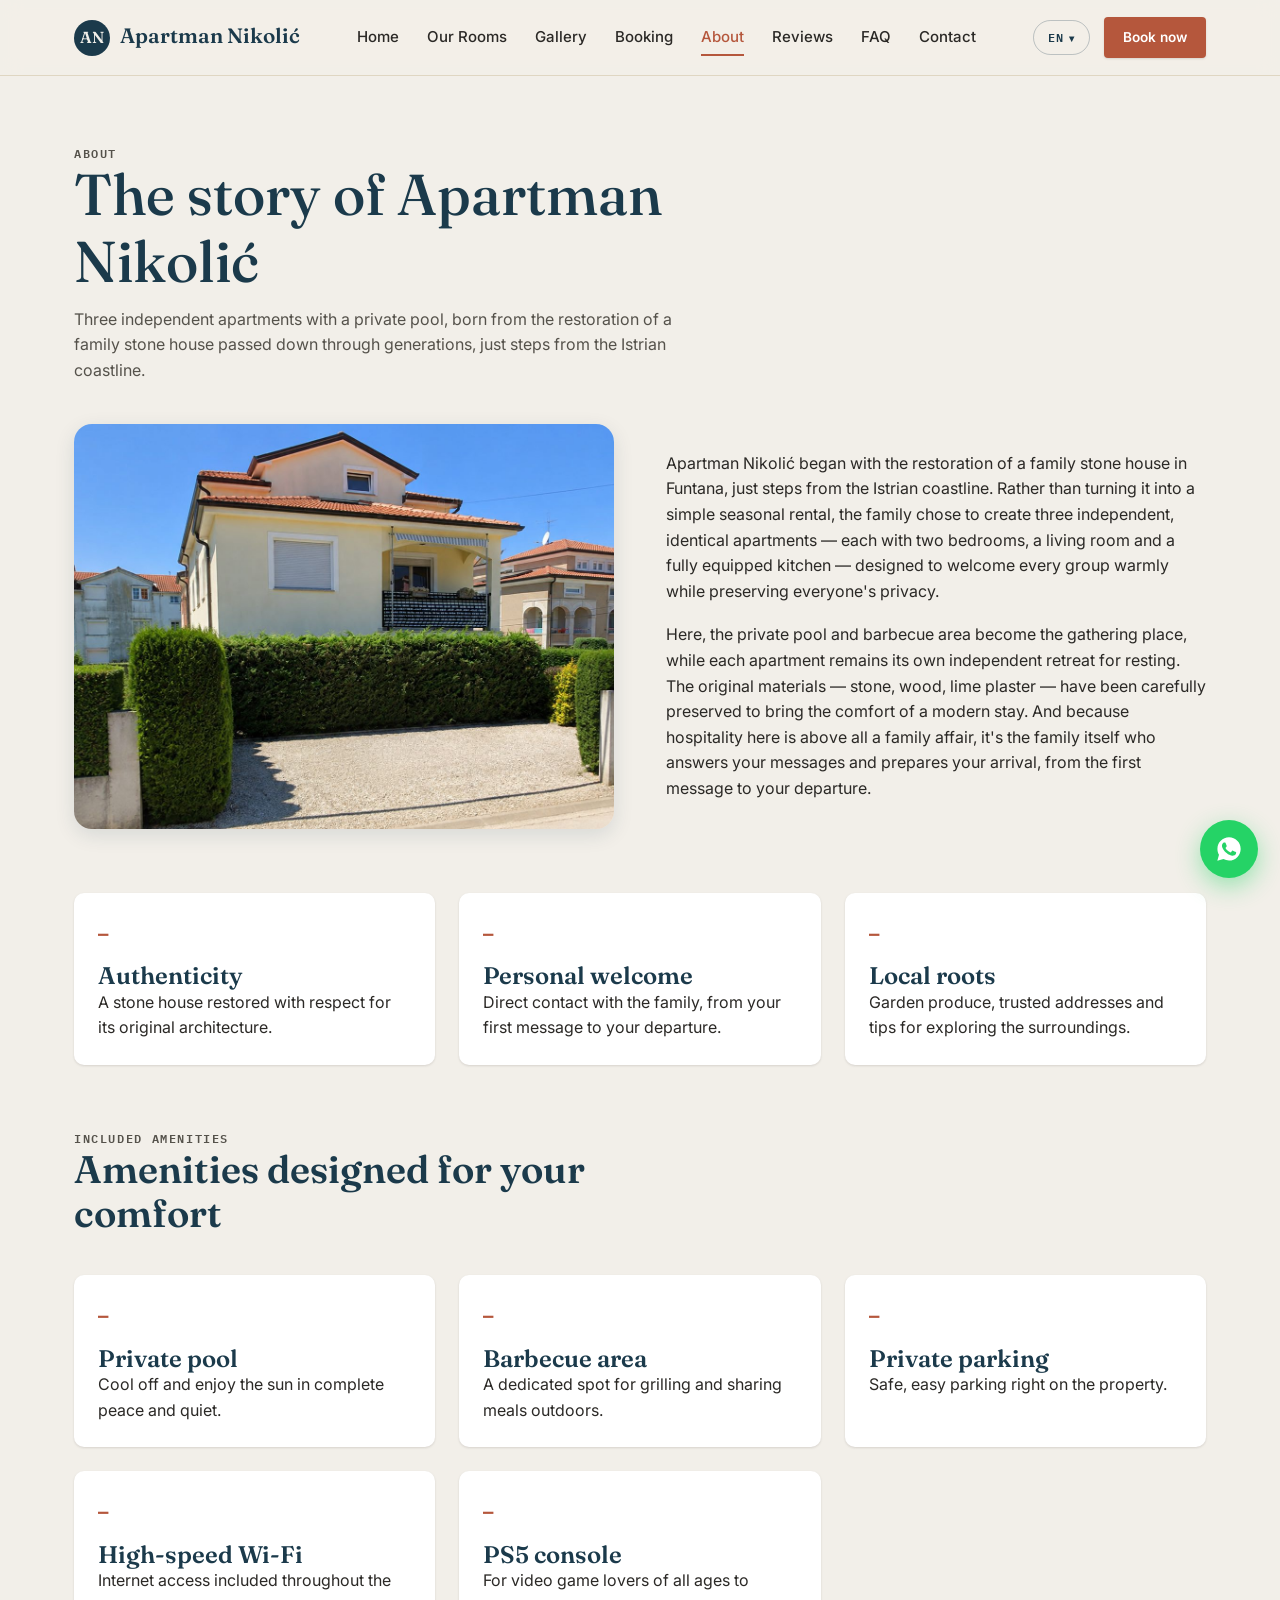
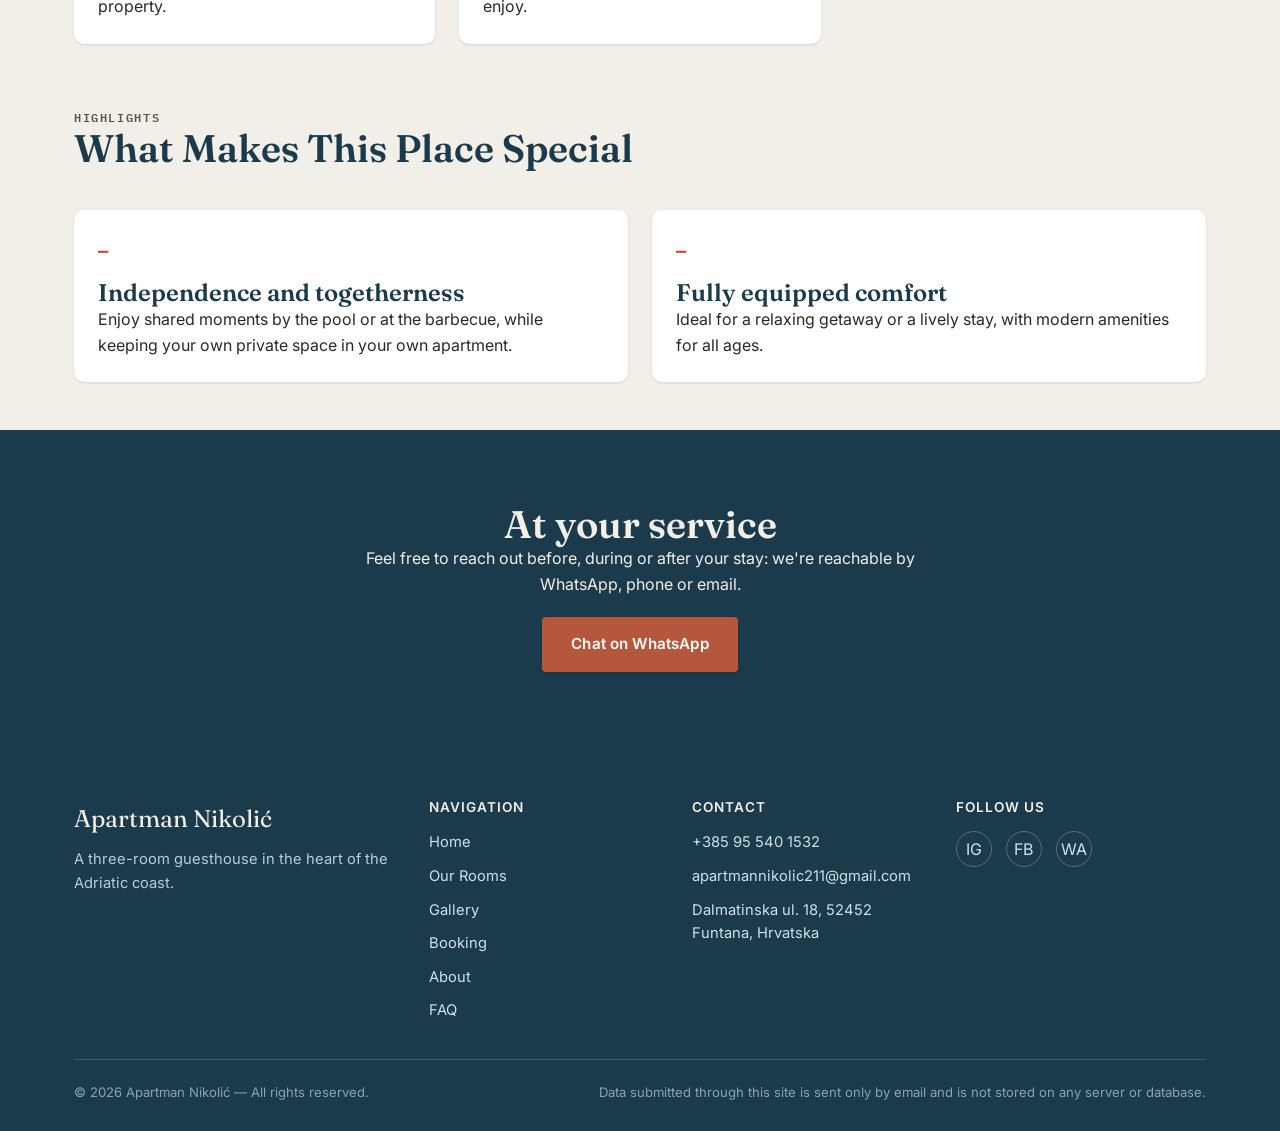
==== commit 6cbb41ce: "Add Appartement 3 photos, normalize room naming, update WhatsApp number Replace placeholder Kamen im" ====
--- a/about.html
+++ b/about.html
@@ -125,7 +125,7 @@
       <div>
         <h4 data-i18n="footer.contactTitle">Contact</h4>
         <div class="footer-links">
-          <a data-config-href="tel" data-config="contactPhoneDisplay">+385 99 123 4567</a>
+          <a data-config-href="tel" data-config="contactPhoneDisplay">+385 95 540 1532</a>
           <a data-config-href="email" data-config="contactEmail">info@apartman-nikolic.hr</a>
           <a data-config-href="map" data-config="address" target="_blank" rel="noopener">Dalmatinska ul. 18, 52452 Funtana, Hrvatska</a>
         </div>
--- a/assets/css/style.css
+++ b/assets/css/style.css
@@ -403,8 +403,16 @@
   font-size: 1.1rem; z-index: 5;
 }
 .modal__grid { display: grid; grid-template-columns: 1.15fr 1fr; gap: 0; margin-top: -38px; }
-.modal__gallery-main { aspect-ratio: 4/3; overflow: hidden; border-radius: var(--radius-md); margin: 0 24px; }
+.modal__gallery-main { position: relative; aspect-ratio: 4/3; overflow: hidden; border-radius: var(--radius-md); margin: 0 24px; cursor: zoom-in; }
 .modal__gallery-main img { width: 100%; height: 100%; object-fit: cover; }
+.modal__gallery-main__expand {
+  position: absolute; bottom: 12px; right: 12px;
+  width: 38px; height: 38px; border-radius: 50%;
+  background: rgba(20,20,18,0.55); color: #fff;
+  display: flex; align-items: center; justify-content: center;
+  transition: background .2s ease;
+}
+.modal__gallery-main__expand:hover { background: rgba(20,20,18,0.8); }
 .modal__thumbs { display: flex; flex-wrap: wrap; gap: 8px; padding: 12px 24px 0; }
 .modal__thumbs img { width: 64px; height: 48px; object-fit: cover; border-radius: 6px; cursor: pointer; opacity: 0.6; }
 .modal__thumbs img.is-active { opacity: 1; outline: 2px solid var(--color-terracotta); }
@@ -663,7 +671,7 @@
   .value-grid { grid-template-columns: 1fr 1fr; }
 }
 
-@media (max-width: 720px) {
+@media (max-width: 1023px) {
   .main-nav { position: fixed; top: var(--header-h); left: 0; right: 0; bottom: 0;
     background: var(--color-stone); flex-direction: column; align-items: flex-start;
     padding: 26px 24px; gap: 4px; transform: translateX(100%); transition: transform .25s ease;
@@ -671,6 +679,13 @@
   .main-nav.is-open { transform: translateX(0); }
   .main-nav a { width: 100%; padding: 14px 0; font-size: 1.05rem; border-bottom: 1px solid var(--color-stone-dark); }
   .nav-toggle { display: flex; }
+}
+
+@media (max-width: 480px) {
+  .header-actions .btn { display: none; }
+}
+
+@media (max-width: 720px) {
   .room-grid { grid-template-columns: 1fr; }
   .review-grid { grid-template-columns: 1fr; }
   .footer-grid { grid-template-columns: 1fr; gap: 28px; }
